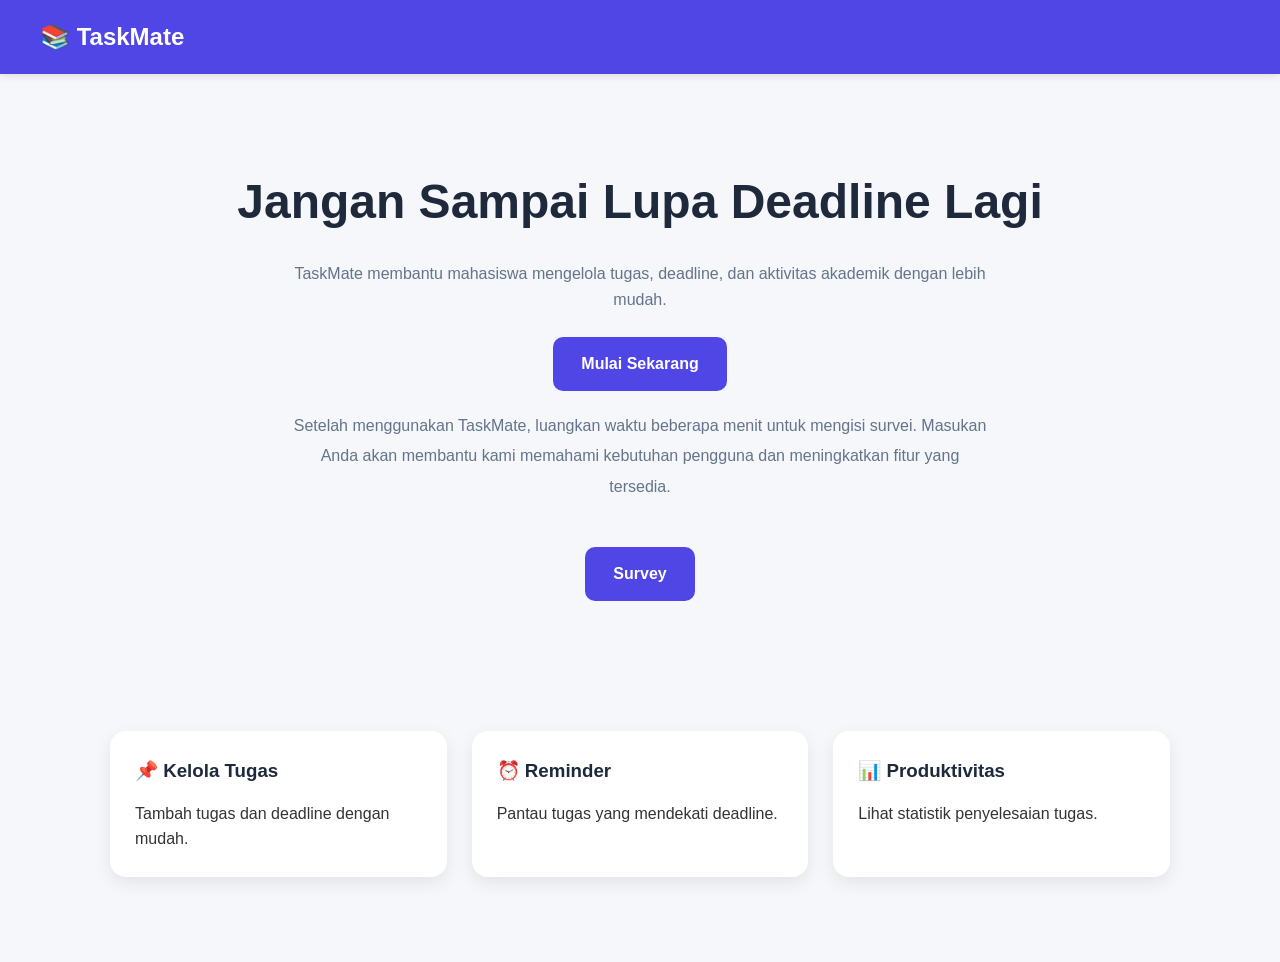
==== index.html @ dfdfa06f "Add files via upload" ====
<!DOCTYPE html>
<html lang="id">
<head>
    <meta charset="UTF-8">
    <meta name="viewport" content="width=device-width, initial-scale=1.0">
    <title>TaskMate</title>
    <link rel="stylesheet" href="css/style.css">
</head>

<body>

    <nav>
        <h2>📚 TaskMate</h2>
    </nav>

    <section class="hero">

        <h1>Jangan Sampai Lupa Deadline Lagi</h1>

        <p>
            TaskMate membantu mahasiswa mengelola tugas,
            deadline, dan aktivitas akademik dengan lebih mudah.
        </p>

        <div class="button-group">
            <a class="btn" href="dashboard.html">Mulai Sekarang</a>

            <p class="survey-text">
                Setelah menggunakan TaskMate, luangkan waktu
                beberapa menit untuk mengisi survei. Masukan Anda akan membantu kami memahami 
                kebutuhan pengguna dan meningkatkan fitur yang tersedia.
            </p>

            <a class="btn" href="survey.html">Survey</a>
        </div>

    </section>

    <section class="features">

        <div class="card">
            <h3>📌 Kelola Tugas</h3>
            <p>Tambah tugas dan deadline dengan mudah.</p>
        </div>

        <div class="card">
            <h3>⏰ Reminder</h3>
            <p>Pantau tugas yang mendekati deadline.</p>
        </div>

        <div class="card">
            <h3>📊 Produktivitas</h3>
            <p>Lihat statistik penyelesaian tugas.</p>
        </div>

    </section>

</body>
</html>
---- css/style.css ----
/* =========================
RESET
========================= */
*{
    margin:0;
    padding:0;
    box-sizing:border-box;
    font-family:'Segoe UI',sans-serif;
}

body{
    background:#f5f7fa;
    color:#333;
    line-height:1.6;
}

/* =========================
NAVBAR
========================= */
nav{
    background:#4f46e5;
    color:#fff;
    padding:18px 40px;
    display:flex;
    justify-content:space-between;
    align-items:center;
    box-shadow:0 2px 8px rgba(0,0,0,.1);
}

nav h2{
    font-size:24px;
}

nav a{
    color:white;
    text-decoration:none;
    margin-left:15px;
}

nav a:hover{
    opacity:.9;
}

/* =========================
CONTAINER
========================= */
.container{
    max-width:1100px;
    margin:40px auto;
    padding:0 20px;
}

/* =========================
CARD
========================= */
.card{
    background:white;
    border-radius:16px;
    padding:25px;
    box-shadow:0 6px 18px rgba(0,0,0,.08);
    margin-bottom:25px;
}

.card h2,
.card h3{
    color:#1e293b;
    margin-bottom:15px;
}

/* =========================
HOME PAGE
========================= */
.hero{
    padding:90px 20px;
    text-align:center;
}

.hero h1{
    font-size:48px;
    margin-bottom:20px;
    color:#1e293b;
}

.hero p{
    max-width:700px;
    margin:auto;
    margin-bottom:25px;
    color:#64748b;
}

.button-group{
    display:flex;
    flex-direction:column;
    align-items:center;
    gap:20px;
}

.btn{
    background:#4f46e5;
    color:white;
    text-decoration:none;
    padding:14px 28px;
    border-radius:10px;
    font-weight:600;
}

.btn:hover{
    opacity:.9;
}

/* =========================
SURVEY PAGE
========================= */

.survey-card{
    text-align:center;
    padding:40px;
}

.survey-card h2{
    font-size:36px;
    margin-bottom:25px;
}

.survey-text{
    max-width:700px;
    margin:0 auto 20px;
    text-align:center;
    color:#64748b;
    line-height:1.9;
    font-size:16px;
}

.survey-card .btn{
    display:inline-block;
    margin-top:15px;
}

.card ul{
    list-style:none;
}

.card ul li{
    background:#f8fafc;
    border:1px solid #e2e8f0;
    border-radius:10px;
    padding:15px;
    margin-bottom:12px;
}

.features{
    max-width:1100px;
    margin:auto;
    padding:40px 20px 60px;
    display:grid;
    grid-template-columns:repeat(auto-fit,minmax(280px,1fr));
    gap:25px;
}

/* =========================
FORM
========================= */
input,
select{
    width:100%;
    padding:12px;
    border:1px solid #dbe2ea;
    border-radius:10px;
    font-size:14px;
    margin-bottom:12px;
}

input:focus,
select:focus{
    border-color:#4f46e5;
    outline:none;
}

button{
    background:#4f46e5;
    color:white;
    border:none;
    border-radius:10px;
    padding:12px 20px;
    cursor:pointer;
    font-weight:600;
}

button:hover{
    background:#4338ca;
}

/* =========================
DASHBOARD
========================= */
.dashboard-grid{
    display:grid;
    grid-template-columns:2fr 1fr;
    gap:20px;
}

.stats{
    display:grid;
    gap:12px;
}

.stat-box{
    background:#eef2ff;
    border-radius:12px;
    padding:18px;
    text-align:center;
}

.stat-box h3{
    font-size:30px;
    color:#4f46e5;
}

.stat-box p{
    color:#64748b;
}

.progress-section{
    margin-top:20px;
}

.progress{
    width:100%;
    height:18px;
    background:#ddd;
    border-radius:20px;
    overflow:hidden;
}

#progressBar{
    width:0%;
    height:100%;
    background:#4f46e5;
    transition:.3s;
}

#progressText{
    margin-top:8px;
    font-weight:bold;
}

#taskList{
    margin-top:15px;
    list-style:none;
}

#taskList li{
    background:#f8fafc;
    border:1px solid #e2e8f0;
    border-radius:10px;
    padding:15px;
    margin-bottom:12px;
}

.task-buttons{
    display:flex;
    gap:10px;
    margin-top:10px;
}

.task-buttons button{
    flex:1;
}

.task-completed{
    opacity:.7;
}

.task-completed strong{
    text-decoration:line-through;
}

.priority-high{
    color:#dc2626;
    font-weight:bold;
}

.priority-medium{
    color:#f59e0b;
    font-weight:bold;
}

.priority-low{
    color:#16a34a;
    font-weight:bold;
}

/* =========================
SCHEDULE
========================= */
.form-grid{
    display:grid;
    grid-template-columns:repeat(2,1fr);
    gap:12px;
    margin-bottom:15px;
}

.form-grid input,
.form-grid select{
    margin-bottom:0;
}

.week-subtitle{
    color:#64748b;
    font-size:14px;
    margin-bottom:20px;
}

#weeklySchedule{
    display:grid;
    grid-template-columns:repeat(6,1fr);
    gap:12px;
}

.week-card{
    background:#eef2ff;
    border-radius:12px;
    padding:12px;
    min-height:180px;
}

.week-card h3{
    color:#4f46e5;
    font-size:16px;
    margin-bottom:3px;
}

.week-date{
    font-size:12px;
    color:#64748b;
    margin-bottom:10px;
}

.week-item{
    background:white;
    border-radius:10px;
    padding:10px;
    margin-bottom:8px;
    box-shadow:0 2px 6px rgba(0,0,0,.05);
    font-size:12px;
}

.week-item strong{
    display:block;
    margin-bottom:4px;
    color:#1e293b;
}

.week-item button{
    width:100%;
    padding:6px;
    margin-top:8px;
    font-size:11px;
}

.empty-day{
    color:#94a3b8;
    font-size:12px;
}

.today-card{
    border:2px solid #4f46e5;
    background:#e0e7ff;
}

/* =========================
RESPONSIVE
========================= */
@media(max-width:1200px){

    #weeklySchedule{
        grid-template-columns:repeat(3,1fr);
    }

}

@media(max-width:768px){

    nav{
        padding:15px 20px;
    }

    .hero{
        padding:60px 20px;
    }

    .hero h1{
        font-size:34px;
    }

    .dashboard-grid{
        grid-template-columns:1fr;
    }

    .features{
        grid-template-columns:1fr;
    }

    .form-grid{
        grid-template-columns:1fr;
    }

    #weeklySchedule{
        grid-template-columns:1fr;
    }

    .container{
        padding:0 15px;
    }

}
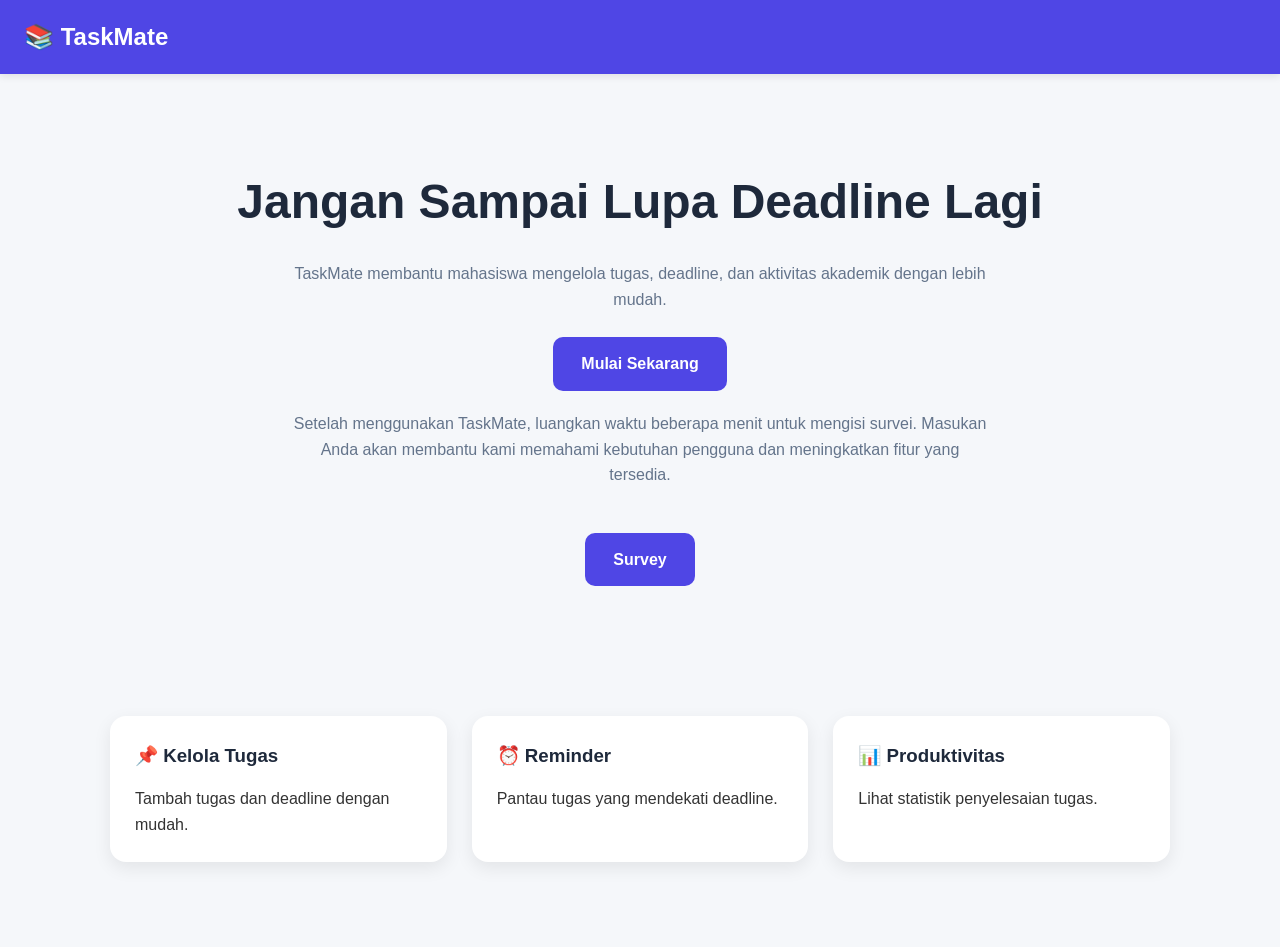
==== commit f70151f5: "Add files via upload" ====
--- a/index.html
+++ b/index.html
@@ -2,7 +2,7 @@
 <html lang="id">
 <head>
     <meta charset="UTF-8">
-    <meta name="viewport" content="width=device-width, initial-scale=1.0">
+    <meta name="viewport" content="width=device-width, initial-scale=1, viewport-fit=cover">
     <title>TaskMate</title>
     <link rel="stylesheet" href="css/style.css">
 </head>
--- a/css/style.css
+++ b/css/style.css
@@ -1,6 +1,7 @@
 /* =========================
 RESET
 ========================= */
+
 *{
     margin:0;
     padding:0;
@@ -8,7 +9,15 @@
     font-family:'Segoe UI',sans-serif;
 }
 
+html{
+    width:100%;
+    overflow-x:hidden;
+    -webkit-text-size-adjust:100%;
+}
+
 body{
+    width:100%;
+    overflow-x:hidden;
     background:#f5f7fa;
     color:#333;
     line-height:1.6;
@@ -17,13 +26,16 @@
 /* =========================
 NAVBAR
 ========================= */
+
 nav{
     background:#4f46e5;
     color:#fff;
-    padding:18px 40px;
+    padding:18px 24px;
     display:flex;
     justify-content:space-between;
     align-items:center;
+    flex-wrap:wrap;
+    gap:12px;
     box-shadow:0 2px 8px rgba(0,0,0,.1);
 }
 
@@ -31,10 +43,16 @@
     font-size:24px;
 }
 
+nav div{
+    display:flex;
+    gap:20px;
+    flex-wrap:wrap;
+}
+
 nav a{
-    color:white;
+    color:#fff;
     text-decoration:none;
-    margin-left:15px;
+    white-space:nowrap;
 }
 
 nav a:hover{
@@ -44,7 +62,9 @@
 /* =========================
 CONTAINER
 ========================= */
+
 .container{
+    width:100%;
     max-width:1100px;
     margin:40px auto;
     padding:0 20px;
@@ -53,12 +73,15 @@
 /* =========================
 CARD
 ========================= */
+
 .card{
-    background:white;
+    width:100%;
+    background:#fff;
     border-radius:16px;
     padding:25px;
+    margin-bottom:25px;
+    overflow:hidden;
     box-shadow:0 6px 18px rgba(0,0,0,.08);
-    margin-bottom:25px;
 }
 
 .card h2,
@@ -67,9 +90,22 @@
     margin-bottom:15px;
 }
 
-/* =========================
-HOME PAGE
-========================= */
+.card ul{
+    list-style:none;
+}
+
+.card ul li{
+    background:#f8fafc;
+    border:1px solid #e2e8f0;
+    border-radius:10px;
+    padding:15px;
+    margin-bottom:12px;
+}
+
+/* =========================
+HOME
+========================= */
+
 .hero{
     padding:90px 20px;
     text-align:center;
@@ -83,8 +119,7 @@
 
 .hero p{
     max-width:700px;
-    margin:auto;
-    margin-bottom:25px;
+    margin:0 auto 25px;
     color:#64748b;
 }
 
@@ -93,59 +128,6 @@
     flex-direction:column;
     align-items:center;
     gap:20px;
-}
-
-.btn{
-    background:#4f46e5;
-    color:white;
-    text-decoration:none;
-    padding:14px 28px;
-    border-radius:10px;
-    font-weight:600;
-}
-
-.btn:hover{
-    opacity:.9;
-}
-
-/* =========================
-SURVEY PAGE
-========================= */
-
-.survey-card{
-    text-align:center;
-    padding:40px;
-}
-
-.survey-card h2{
-    font-size:36px;
-    margin-bottom:25px;
-}
-
-.survey-text{
-    max-width:700px;
-    margin:0 auto 20px;
-    text-align:center;
-    color:#64748b;
-    line-height:1.9;
-    font-size:16px;
-}
-
-.survey-card .btn{
-    display:inline-block;
-    margin-top:15px;
-}
-
-.card ul{
-    list-style:none;
-}
-
-.card ul li{
-    background:#f8fafc;
-    border:1px solid #e2e8f0;
-    border-radius:10px;
-    padding:15px;
-    margin-bottom:12px;
 }
 
 .features{
@@ -158,32 +140,32 @@
 }
 
 /* =========================
-FORM
-========================= */
-input,
-select{
-    width:100%;
-    padding:12px;
-    border:1px solid #dbe2ea;
-    border-radius:10px;
-    font-size:14px;
-    margin-bottom:12px;
-}
-
-input:focus,
-select:focus{
-    border-color:#4f46e5;
-    outline:none;
+BUTTON
+========================= */
+
+.btn{
+    display:inline-block;
+    background:#4f46e5;
+    color:#fff;
+    text-decoration:none;
+    padding:14px 28px;
+    border-radius:10px;
+    font-weight:600;
+}
+
+.btn:hover{
+    opacity:.9;
 }
 
 button{
     background:#4f46e5;
-    color:white;
+    color:#fff;
     border:none;
     border-radius:10px;
     padding:12px 20px;
     cursor:pointer;
     font-weight:600;
+    white-space:normal;
 }
 
 button:hover{
@@ -191,198 +173,69 @@
 }
 
 /* =========================
-DASHBOARD
-========================= */
-.dashboard-grid{
-    display:grid;
-    grid-template-columns:2fr 1fr;
-    gap:20px;
-}
-
-.stats{
-    display:grid;
-    gap:12px;
-}
-
-.stat-box{
-    background:#eef2ff;
-    border-radius:12px;
-    padding:18px;
-    text-align:center;
-}
-
-.stat-box h3{
-    font-size:30px;
-    color:#4f46e5;
-}
-
-.stat-box p{
-    color:#64748b;
-}
-
-.progress-section{
-    margin-top:20px;
-}
-
-.progress{
-    width:100%;
-    height:18px;
-    background:#ddd;
-    border-radius:20px;
-    overflow:hidden;
-}
-
-#progressBar{
-    width:0%;
-    height:100%;
-    background:#4f46e5;
-    transition:.3s;
-}
-
-#progressText{
-    margin-top:8px;
-    font-weight:bold;
-}
-
-#taskList{
-    margin-top:15px;
-    list-style:none;
-}
-
-#taskList li{
-    background:#f8fafc;
-    border:1px solid #e2e8f0;
-    border-radius:10px;
-    padding:15px;
+FORM
+========================= */
+
+input,
+select,
+textarea{
+    width:100%;
+    max-width:100%;
+    min-width:0;
+    padding:12px;
+    border:1px solid #dbe2ea;
+    border-radius:10px;
+    font-size:16px;
+    box-sizing:border-box;
+}
+
+input,
+select{
     margin-bottom:12px;
 }
 
-.task-buttons{
-    display:flex;
-    gap:10px;
-    margin-top:10px;
-}
-
-.task-buttons button{
-    flex:1;
-}
-
-.task-completed{
-    opacity:.7;
-}
-
-.task-completed strong{
-    text-decoration:line-through;
-}
-
-.priority-high{
-    color:#dc2626;
-    font-weight:bold;
-}
-
-.priority-medium{
-    color:#f59e0b;
-    font-weight:bold;
-}
-
-.priority-low{
-    color:#16a34a;
-    font-weight:bold;
-}
-
-/* =========================
-SCHEDULE
-========================= */
-.form-grid{
-    display:grid;
-    grid-template-columns:repeat(2,1fr);
-    gap:12px;
-    margin-bottom:15px;
-}
-
-.form-grid input,
-.form-grid select{
-    margin-bottom:0;
-}
-
-.week-subtitle{
-    color:#64748b;
-    font-size:14px;
-    margin-bottom:20px;
-}
-
-#weeklySchedule{
-    display:grid;
-    grid-template-columns:repeat(6,1fr);
-    gap:12px;
-}
-
-.week-card{
-    background:#eef2ff;
-    border-radius:12px;
-    padding:12px;
-    min-height:180px;
-}
-
-.week-card h3{
-    color:#4f46e5;
-    font-size:16px;
-    margin-bottom:3px;
-}
-
-.week-date{
-    font-size:12px;
-    color:#64748b;
-    margin-bottom:10px;
-}
-
-.week-item{
-    background:white;
-    border-radius:10px;
-    padding:10px;
-    margin-bottom:8px;
-    box-shadow:0 2px 6px rgba(0,0,0,.05);
-    font-size:12px;
-}
-
-.week-item strong{
+input:focus,
+select:focus,
+textarea:focus{
+    outline:none;
+    border-color:#4f46e5;
+}
+
+/* Input khusus iPhone */
+
+input[type="date"],
+input[type="time"],
+input[type="datetime-local"]{
+    width:100%;
+    max-width:100%;
+    min-width:0;
     display:block;
-    margin-bottom:4px;
-    color:#1e293b;
-}
-
-.week-item button{
-    width:100%;
-    padding:6px;
-    margin-top:8px;
-    font-size:11px;
-}
-
-.empty-day{
-    color:#94a3b8;
-    font-size:12px;
-}
-
-.today-card{
-    border:2px solid #4f46e5;
-    background:#e0e7ff;
+    box-sizing:border-box;
+    appearance:none;
+    -webkit-appearance:none;
+}
+
+img{
+    max-width:100%;
+    height:auto;
+    display:block;
 }
 
 /* =========================
 RESPONSIVE
 ========================= */
-@media(max-width:1200px){
-
-    #weeklySchedule{
-        grid-template-columns:repeat(3,1fr);
-    }
-
-}
-
-@media(max-width:768px){
+
+@media (max-width:768px){
 
     nav{
         padding:15px 20px;
+        flex-direction:column;
+        align-items:flex-start;
+    }
+
+    nav div{
+        width:100%;
+        gap:15px;
     }
 
     .hero{
@@ -393,24 +246,36 @@
         font-size:34px;
     }
 
-    .dashboard-grid{
-        grid-template-columns:1fr;
-    }
-
     .features{
         grid-template-columns:1fr;
     }
 
-    .form-grid{
-        grid-template-columns:1fr;
-    }
-
-    #weeklySchedule{
-        grid-template-columns:1fr;
-    }
-
     .container{
         padding:0 15px;
     }
 
+}
+
+@media (max-width:480px){
+
+    .container{
+        padding:0 12px;
+    }
+
+    .card{
+        padding:18px;
+    }
+
+    .hero h1{
+        font-size:28px;
+    }
+
+}
+
+/* Mencegah Safari iPhone auto zoom */
+
+input,
+select,
+textarea{
+    font-size:16px !important;
 }
